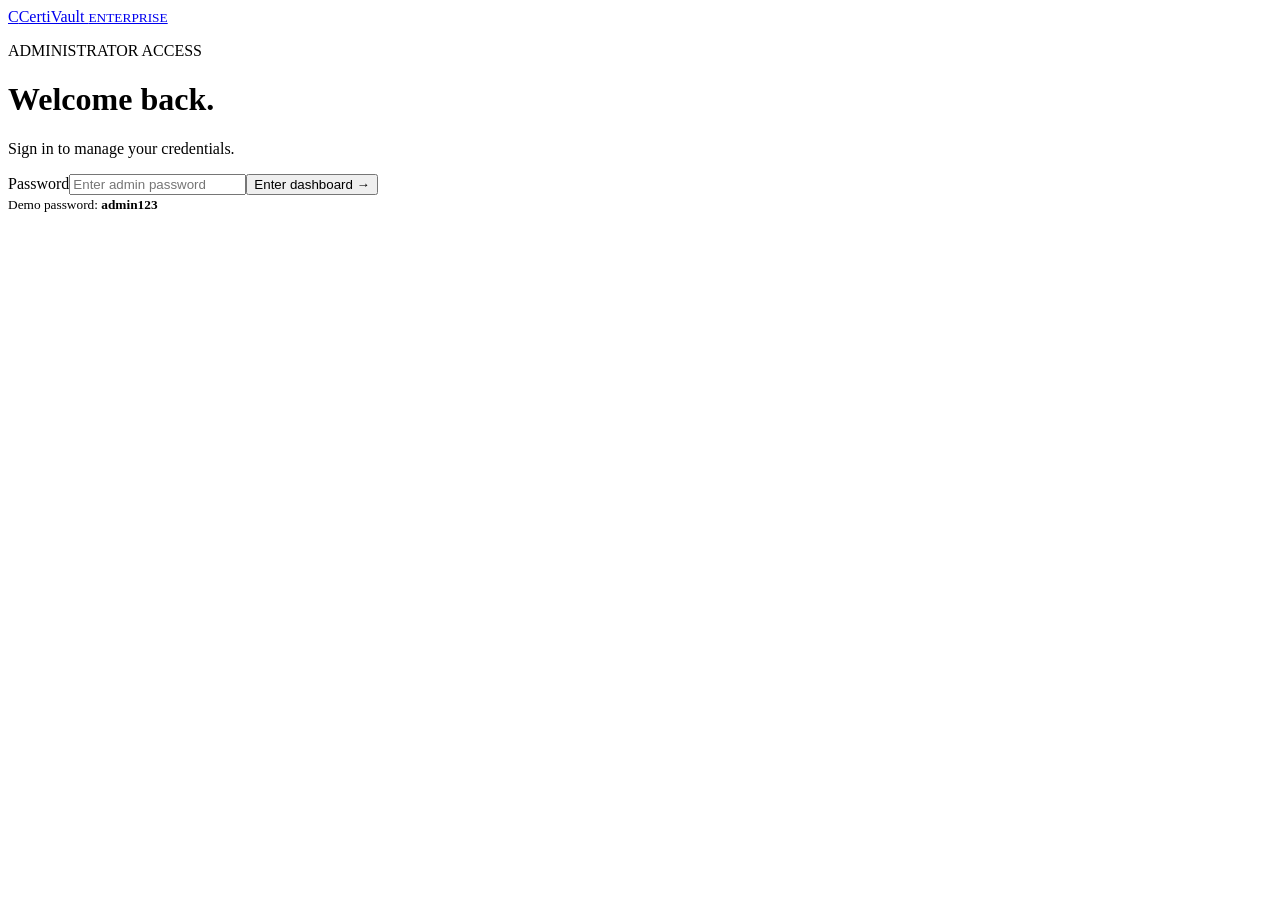
==== admin.html @ 75878203 "Add files via upload" ====
<!doctype html><html lang="en"><head><meta charset="utf-8"><meta name="viewport" content="width=device-width,initial-scale=1"><title>Admin | CertiVault</title><link rel="stylesheet" href="assets/css/app.css"><script defer src="assets/js/app.js"></script></head><body class="admin-login"><main><div class="login-card"><a class="brand centered" href="index.html"><span class="brand-mark">C</span><span>CertiVault <small>ENTERPRISE</small></span></a><p class="eyebrow">ADMINISTRATOR ACCESS</p><h1>Welcome back.</h1><p>Sign in to manage your credentials.</p><form id="loginForm"><label>Password</label><input id="adminPassword" type="password" placeholder="Enter admin password" required><button class="button wide">Enter dashboard →</button></form><small>Demo password: <b>admin123</b></small></div></main></body></html>
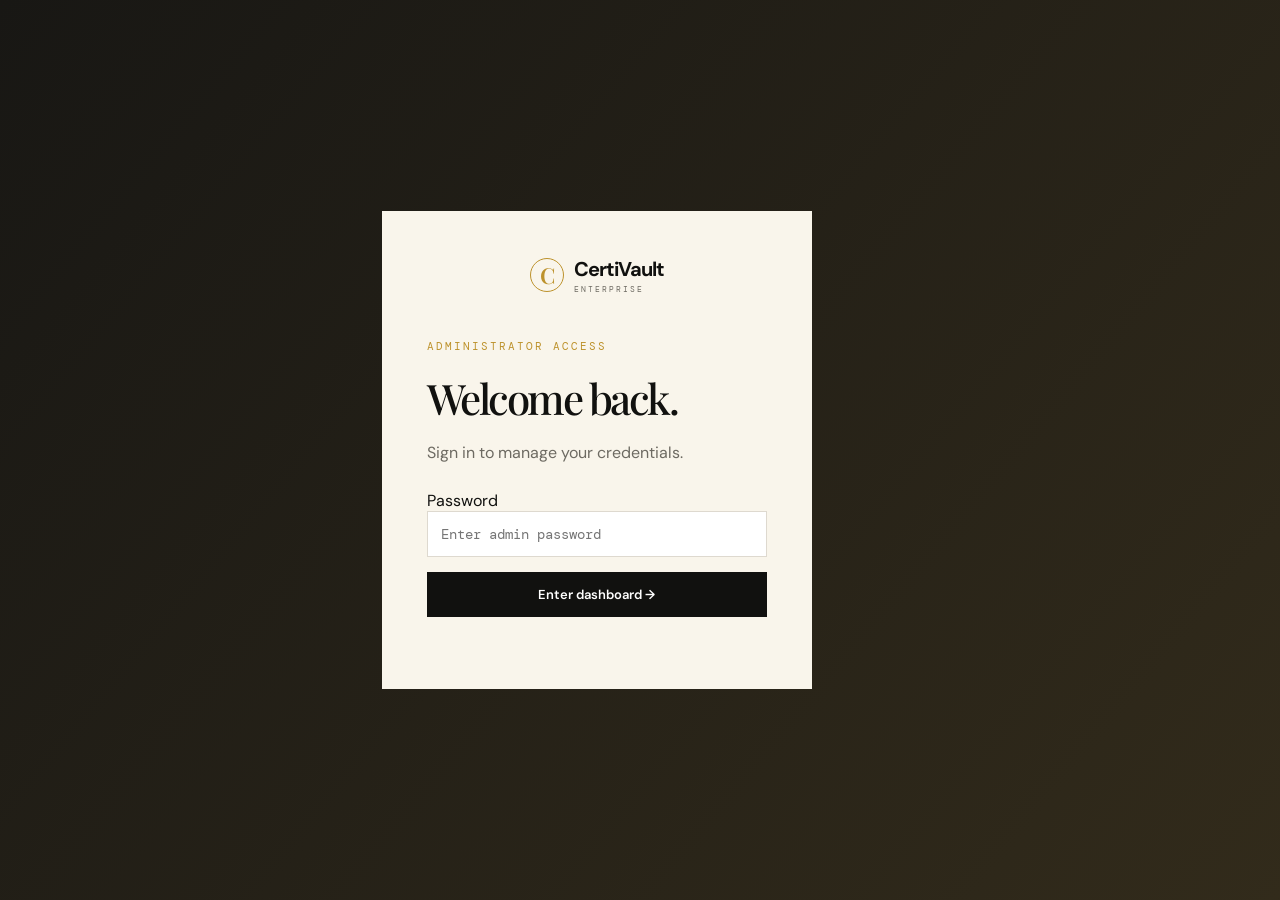
==== commit 8ddf37f9: "Fix HTML encoding in admin.html" ====
--- a/admin.html
+++ b/admin.html
@@ -1 +1 @@
-<!doctype html><html lang="en"><head><meta charset="utf-8"><meta name="viewport" content="width=device-width,initial-scale=1"><title>Admin | CertiVault</title><link rel="stylesheet" href="assets/css/app.css"><script defer src="assets/js/app.js"></script></head><body class="admin-login"><main><div class="login-card"><a class="brand centered" href="index.html"><span class="brand-mark">C</span><span>CertiVault <small>ENTERPRISE</small></span></a><p class="eyebrow">ADMINISTRATOR ACCESS</p><h1>Welcome back.</h1><p>Sign in to manage your credentials.</p><form id="loginForm"><label>Password</label><input id="adminPassword" type="password" placeholder="Enter admin password" required><button class="button wide">Enter dashboard →</button></form><small>Demo password: <b>admin123</b></small></div></main></body></html>
+<!doctype html><html lang="en"><head><meta charset="utf-8"><meta name="viewport" content="width=device-width,initial-scale=1"><title>Admin | CertiVault</title><link rel="stylesheet" href="assets/css/app.css"><script defer src="assets/js/app.js"></script></head><body class="admin-login"><main><div class="login-card"><a class="brand centered" href="index.html"><span class="brand-mark">C</span><span>CertiVault <small>ENTERPRISE</small></span></a><p class="eyebrow">ADMINISTRATOR ACCESS</p><h1>Welcome back.</h1><p>Sign in to manage your credentials.</p><form id="loginForm"><label>Password</label><input id="adminPassword" type="password" placeholder="Enter admin password" required><button class="button wide">Enter dashboard →</button></form></div></main></body></html>
--- a/assets/css/app.css
+++ b/assets/css/app.css
@@ -0,0 +1,4 @@
+@import url('https://fonts.googleapis.com/css2?family=DM+Mono:wght@400;500&family=DM+Sans:wght@400;500;600;700&family=Playfair+Display:ital,wght@0,500;0,600;1,500;1,600&display=swap');
+:root{--ink:#11110f;--muted:#6d6a62;--gold:#bd922c;--cream:#f6f3ec;--line:#ded9cf;--white:#fff}*{box-sizing:border-box}body{margin:0;background:var(--cream);color:var(--ink);font:16px 'DM Sans',sans-serif}.site-header{height:82px;max-width:1280px;margin:auto;padding:0 40px;display:flex;align-items:center;justify-content:space-between}.brand{display:flex;align-items:center;gap:10px;color:var(--ink);text-decoration:none;font-size:20px;font-weight:700;letter-spacing:-1px}.brand small{display:block;font:8px 'DM Mono';letter-spacing:2px;color:var(--gold);margin-top:2px}.brand-mark{width:34px;height:34px;border:1px solid var(--gold);border-radius:50%;display:grid;place-items:center;color:var(--gold);font:600 22px 'Playfair Display'}.site-header nav{display:flex;align-items:center;gap:25px}.site-header nav a{color:var(--ink);text-decoration:none;font-size:14px}.button{display:inline-flex;justify-content:center;align-items:center;gap:15px;background:var(--ink);color:#fff!important;border:1px solid var(--ink);padding:13px 20px;text-decoration:none;font:600 13px 'DM Sans';cursor:pointer;transition:.2s}.button:hover{background:var(--gold);border-color:var(--gold)}.button.ghost{background:transparent;color:var(--ink)!important}.hero{max-width:1280px;margin:auto;min-height:540px;padding:75px 40px;display:grid;grid-template-columns:1.2fr .8fr;gap:80px;align-items:center}.eyebrow{color:var(--gold);letter-spacing:2px;font:11px 'DM Mono';margin:0 0 17px}.hero h1,h1,h2{letter-spacing:-2.5px;margin:0;font-weight:500}.hero h1{font:600 clamp(48px,6vw,82px)/.98 'Playfair Display'}.hero h1 em{color:var(--gold)}.lead{font-size:18px;line-height:1.6;color:var(--muted);max-width:470px;margin:28px 0}.hero-actions{display:flex;gap:24px;align-items:center}.text-link,.link-button{border:0;background:none;text-decoration:underline;cursor:pointer;color:var(--ink);font:13px 'DM Sans'}.hero-card{background:#171713;color:#f8f4eb;min-height:325px;padding:42px;position:relative;box-shadow:20px 22px 0 #dfd3b9}.hero-card p{font:10px 'DM Mono';letter-spacing:1.7px;color:#c29a40;margin:35px 0 15px}.hero-card strong{font:500 30px/1.25 'Playfair Display'}.hero-card span{color:#aaa69a;font-size:12px}.verified-dot{position:absolute;right:35px;border:1px solid var(--gold);color:var(--gold);border-radius:50%;width:32px;height:32px;display:grid;place-items:center}.card-rule{height:1px;background:#65583c;margin:40px 0 15px}.verify-section{background:#eae4d8;padding:90px max(40px,calc((100vw - 1200px)/2));display:grid;grid-template-columns:1fr 1fr;gap:90px;align-items:center}.verify-section h2{font:500 45px/1.05 'Playfair Display'}.verify-section>div>p:last-child{color:var(--muted);line-height:1.6;max-width:440px}.verify-box{background:#fff;padding:32px;box-shadow:0 10px 30px #0000000b}.verify-box label,.settings label{font-size:12px;font-weight:600;display:block;margin-bottom:9px}.input-row{display:flex}.input-row input,input{min-width:0;width:100%;border:1px solid var(--line);padding:13px;font:14px 'DM Mono';outline-color:var(--gold)}.input-row .button{padding:0 20px}.field-help{font-size:12px;color:var(--muted);margin:14px 0 0}.features{max-width:1200px;margin:auto;padding:90px 40px;display:grid;grid-template-columns:repeat(3,1fr);gap:55px}.features i{font:12px 'DM Mono';color:var(--gold)}.features h3{font:500 25px 'Playfair Display';margin:17px 0 10px}.features p{color:var(--muted);line-height:1.6;font-size:14px}footer{text-align:center;border-top:1px solid var(--line);padding:25px;color:var(--muted);font-size:12px}footer span{color:var(--gold);padding:0 10px}.inner-page{min-height:100vh}.result-main{max-width:980px;margin:65px auto;padding:0 35px}.loading-card,.result-card{background:#fff;padding:45px;box-shadow:0 10px 40px #332a180c}.result-card{display:grid;grid-template-columns:1fr auto;gap:30px}.result-card h1{font:500 44px 'Playfair Display'}.verified{color:#397854;font:12px 'DM Mono';letter-spacing:1px}.details{display:grid;grid-template-columns:repeat(2,1fr);gap:18px;margin:35px 0}.details div{border-top:1px solid var(--line);padding-top:8px}.details span{display:block;color:var(--muted);font-size:11px;text-transform:uppercase;letter-spacing:1px}.details b{font-weight:500}.template-picker{display:flex;gap:8px;flex-wrap:wrap}.template-picker button{background:transparent;border:1px solid var(--line);padding:9px;cursor:pointer}.template-picker button.selected{border-color:var(--gold);color:var(--gold)}.certificate{width:1120px;height:790px;padding:45px;position:fixed;left:-2000px;top:0;background:#fff9ea;text-align:center;color:#26201a}.certificate .cert-border{height:100%;border:7px double #b9933a;padding:60px}.certificate h1{font:600 66px 'Playfair Display';margin:25px}.certificate h2{font:500 43px 'Playfair Display'}.certificate p{font-size:22px}.cert-meta{display:flex;justify-content:space-between;margin-top:90px;font:14px 'DM Mono'}.admin-login{min-height:100vh;display:grid;place-items:center;background:linear-gradient(130deg,#181714,#322b1b)}.login-card{width:min(430px,calc(100% - 40px));background:#f9f5eb;padding:45px}.centered{justify-content:center;margin-bottom:45px}.login-card h1{font:500 42px 'Playfair Display'}.login-card>p:not(.eyebrow){color:var(--muted)}.login-card form{margin:27px 0}.login-card input{margin-bottom:15px}.wide{width:100%}.login-card small{color:var(--muted)}.dashboard{display:grid;grid-template-columns:250px 1fr;min-height:100vh;background:#f7f5f0}.dashboard aside{background:#191916;color:#e8e3d7;padding:30px 20px;display:flex;flex-direction:column;gap:7px}.dashboard aside .brand{color:white;margin:0 8px 45px}.dashboard aside p{font:10px 'DM Mono';color:#878276;letter-spacing:1.5px;margin:0 10px 10px}.dashboard aside>a:not(.brand){color:#bdb8ad;text-decoration:none;padding:11px 10px;font-size:13px}.dashboard aside>a.active{color:#fff;background:#2c2b25;border-left:2px solid var(--gold)}.dashboard .logout{margin-top:auto}.dashboard main{padding:45px;max-width:1400px;width:100%}.dashboard main>header{display:flex;justify-content:space-between;align-items:start;margin-bottom:35px}.dashboard h1{font:500 39px 'Playfair Display'}.dashboard main>header p:last-child{color:var(--muted)}.metrics{display:grid;grid-template-columns:repeat(4,1fr);gap:15px;margin-bottom:25px}.metrics article,.panel{background:#fff;border:1px solid #eeeae1}.metrics article{padding:22px}.metrics span,.metrics small{display:block;color:var(--muted);font-size:12px}.metrics strong{display:block;font:500 34px 'Playfair Display';margin:12px 0}.panel{padding:28px;margin-bottom:20px}.panel-head{display:flex;justify-content:space-between;align-items:center;margin-bottom:22px}.panel h2{font:500 26px 'Playfair Display'}.dropzone{border:1px dashed #c9bd9d;min-height:135px;position:relative;display:grid;place-content:center;text-align:center;gap:8px;background:#fffcf5}.dropzone input{position:absolute;inset:0;opacity:0;cursor:pointer}.dropzone span{color:var(--muted);font-size:12px}.upload-summary{margin-top:15px;padding:14px;background:#eaf4ed;color:#28633f;font-size:13px}.data-table{width:100%;border-collapse:collapse;font-size:13px}.data-table th{text-align:left;color:var(--muted);font-weight:500;font-size:11px;text-transform:uppercase;letter-spacing:1px}.data-table th,.data-table td{padding:13px 5px;border-bottom:1px solid var(--line)}.template-grid{display:grid;grid-template-columns:repeat(auto-fit,minmax(250px,1fr));gap:20px}.template-card{background:#fff;padding:16px;border:1px solid var(--line)}.template-preview{height:150px;display:grid;place-items:center;text-align:center;padding:20px}.template-preview strong{font:500 22px 'Playfair Display'}.t1{background:#fbf6e9;border:6px double #9a7c37}.t2{background:#1e2935;color:white}.t3{background:linear-gradient(130deg,#fdfbf4,#e6d6a8)}.t4{background:white;border:1px solid #222}.t5{background:#151513;color:#d7af4e;border:4px solid #ad8731}.template-card h3{margin:15px 0 4px;font:500 20px 'Playfair Display'}.template-card p{font-size:12px;color:var(--muted);margin:0}.settings{max-width:680px;display:grid;gap:20px}.settings input{margin-top:8px}
+@media(max-width:760px){.site-header{padding:0 20px}.site-header nav a:not(.button){display:none}.hero,.verify-section{grid-template-columns:1fr;padding:55px 25px;gap:45px}.hero-card{min-height:260px}.features{grid-template-columns:1fr;padding:55px 25px;gap:20px}.result-card{grid-template-columns:1fr}.details,.metrics{grid-template-columns:1fr 1fr}.dashboard{grid-template-columns:1fr}.dashboard aside{display:none}.dashboard main{padding:28px 18px}.dashboard main>header{gap:15px}.dashboard h1{font-size:31px}.metrics{gap:9px}.metrics article{padding:14px}.metrics strong{font-size:26px}.template-grid{grid-template-columns:1fr}.result-main{margin:35px auto;padding:0 15px}.result-card{padding:25px}.result-card h1{font-size:34px}}
+.certificate{padding:38px;overflow:hidden}.certificate h1{font:600 60px/1.05 'Playfair Display';margin:20px}.certificate h2{font:500 44px 'Playfair Display';margin:15px}.certificate h3{font:600 25px 'DM Sans';margin:12px}.certificate p{font-size:18px}.certificate .cert-intro{margin:25px 0 7px}.cert-meta{margin-top:55px;font-size:13px}.cert-template-1{background:#fffaf0;padding:46px}.cert-template-1 .cert-border{border:8px double #92712c;padding:44px}.university-crest{margin:auto;border:2px solid #92712c;border-radius:50%;height:48px;width:48px;display:grid;place-items:center;font:600 28px 'Playfair Display';color:#92712c}.cert-template-1 h1{color:#442f16}.cert-template-1 h2{color:#92712c;border-bottom:1px solid #c6ac70;display:inline-block;padding:0 35px 9px}.cert-template-1 .cert-meta{margin-top:38px}.cert-template-2{padding:0;background:#f7f8f6;color:#1d2c39;text-align:left}.exec-top{height:100px;background:#172a3a;color:#fff;padding:30px 55px;display:flex;justify-content:space-between;align-items:center;letter-spacing:1px}.exec-top span{font:12px 'DM Mono';color:#caa746}.exec-content{padding:55px 105px 0}.cert-template-2 h1{font:600 66px 'DM Sans';letter-spacing:-4px;margin:12px 0}.cert-template-2 h2{font-size:48px;margin:8px 0}.cert-template-2 .gold-line{width:210px;height:5px;background:#caa746;margin:22px 0}.cert-template-2 .cert-meta{border-top:1px solid #ccd1d1;margin:35px 55px 0;padding-top:22px}.cert-template-3{background:#f7f4ed;color:#182b3a;text-align:left}.premium-content{position:relative;padding:80px 100px;z-index:1}.cert-template-3 h1{font-size:65px;margin:8px 0 25px}.cert-template-3 h1 em{color:#b98e27}.cert-template-3 h2{margin-left:0;color:#bd922c;font-size:54px}.cert-template-3 .cert-meta{position:absolute;bottom:50px;left:100px;right:100px}.premium-orb{position:absolute;border-radius:50%;background:#d7b963;opacity:.35}.orb-one{width:420px;height:420px;right:-130px;top:-170px}.orb-two{width:230px;height:230px;right:170px;bottom:-160px;background:#b5cbd0}.cert-template-4{background:#fff;padding:70px 95px;text-align:left;border-left:18px solid #1b1b19}.minimal-content{position:relative}.minimal-number{position:absolute;right:0;top:-65px;color:#e9e6df;font:100px 'DM Sans'!important;letter-spacing:-8px}.cert-template-4 h1{font:600 64px 'DM Sans';margin:13px 0}.cert-template-4 h2{font-size:48px;margin-left:0}.minimal-line{height:2px;background:#222;width:100%;margin:32px 0}.cert-template-4 .cert-meta{border-top:1px solid #222;padding-top:16px;margin-top:80px}.cert-template-5{background:#141411;color:#d9b65a;padding:30px}.luxury-frame{height:100%;border:2px solid #b89131;outline:1px solid #6f5722;outline-offset:-10px;padding:54px}.cert-template-5 .eyebrow{color:#d9b65a}.luxury-star{font-size:36px;margin:4px}.cert-template-5 h1{font-size:58px;color:#f5e3a5}.cert-template-5 h2{font-size:52px;color:#d9b65a}.cert-template-5 h3{font-family:'Playfair Display';font-size:29px;color:#f5e3a5}.cert-template-5 .cert-meta{border-top:1px solid #725b26;padding-top:17px;margin-top:45px}
